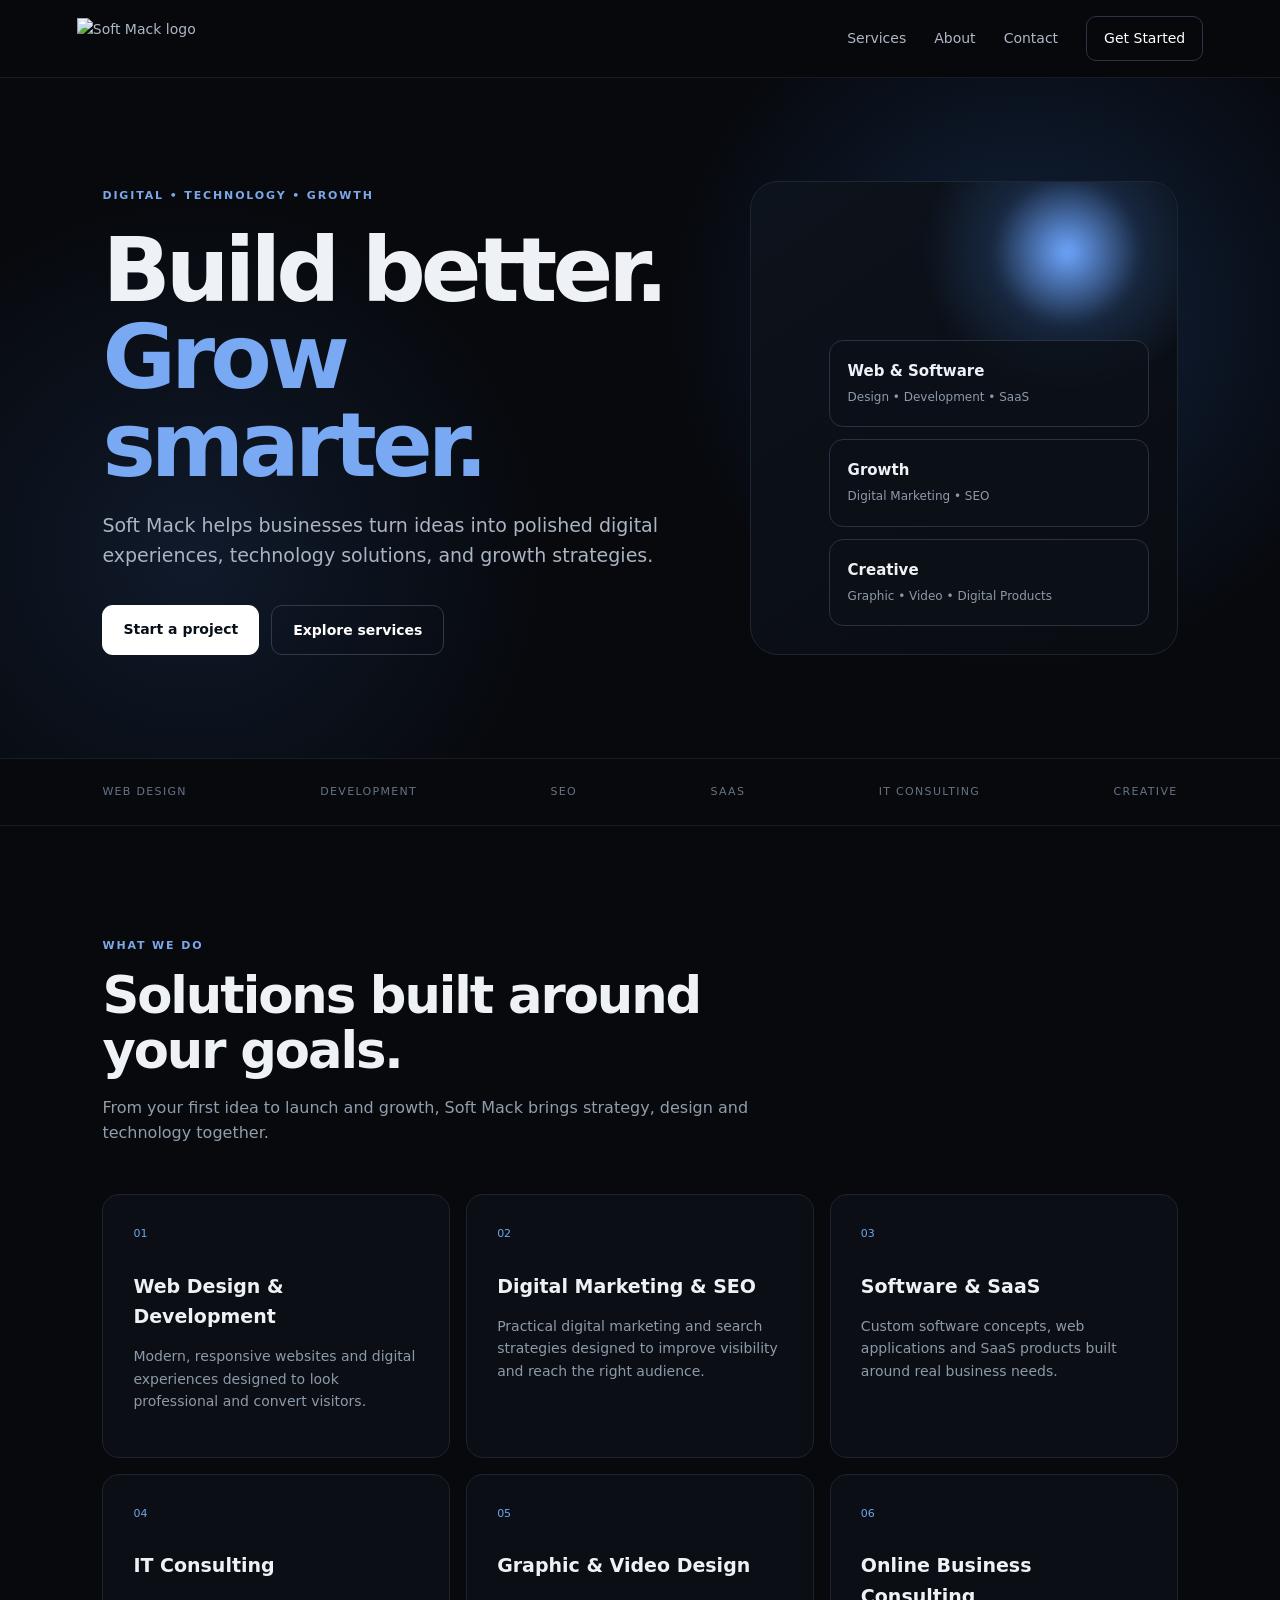
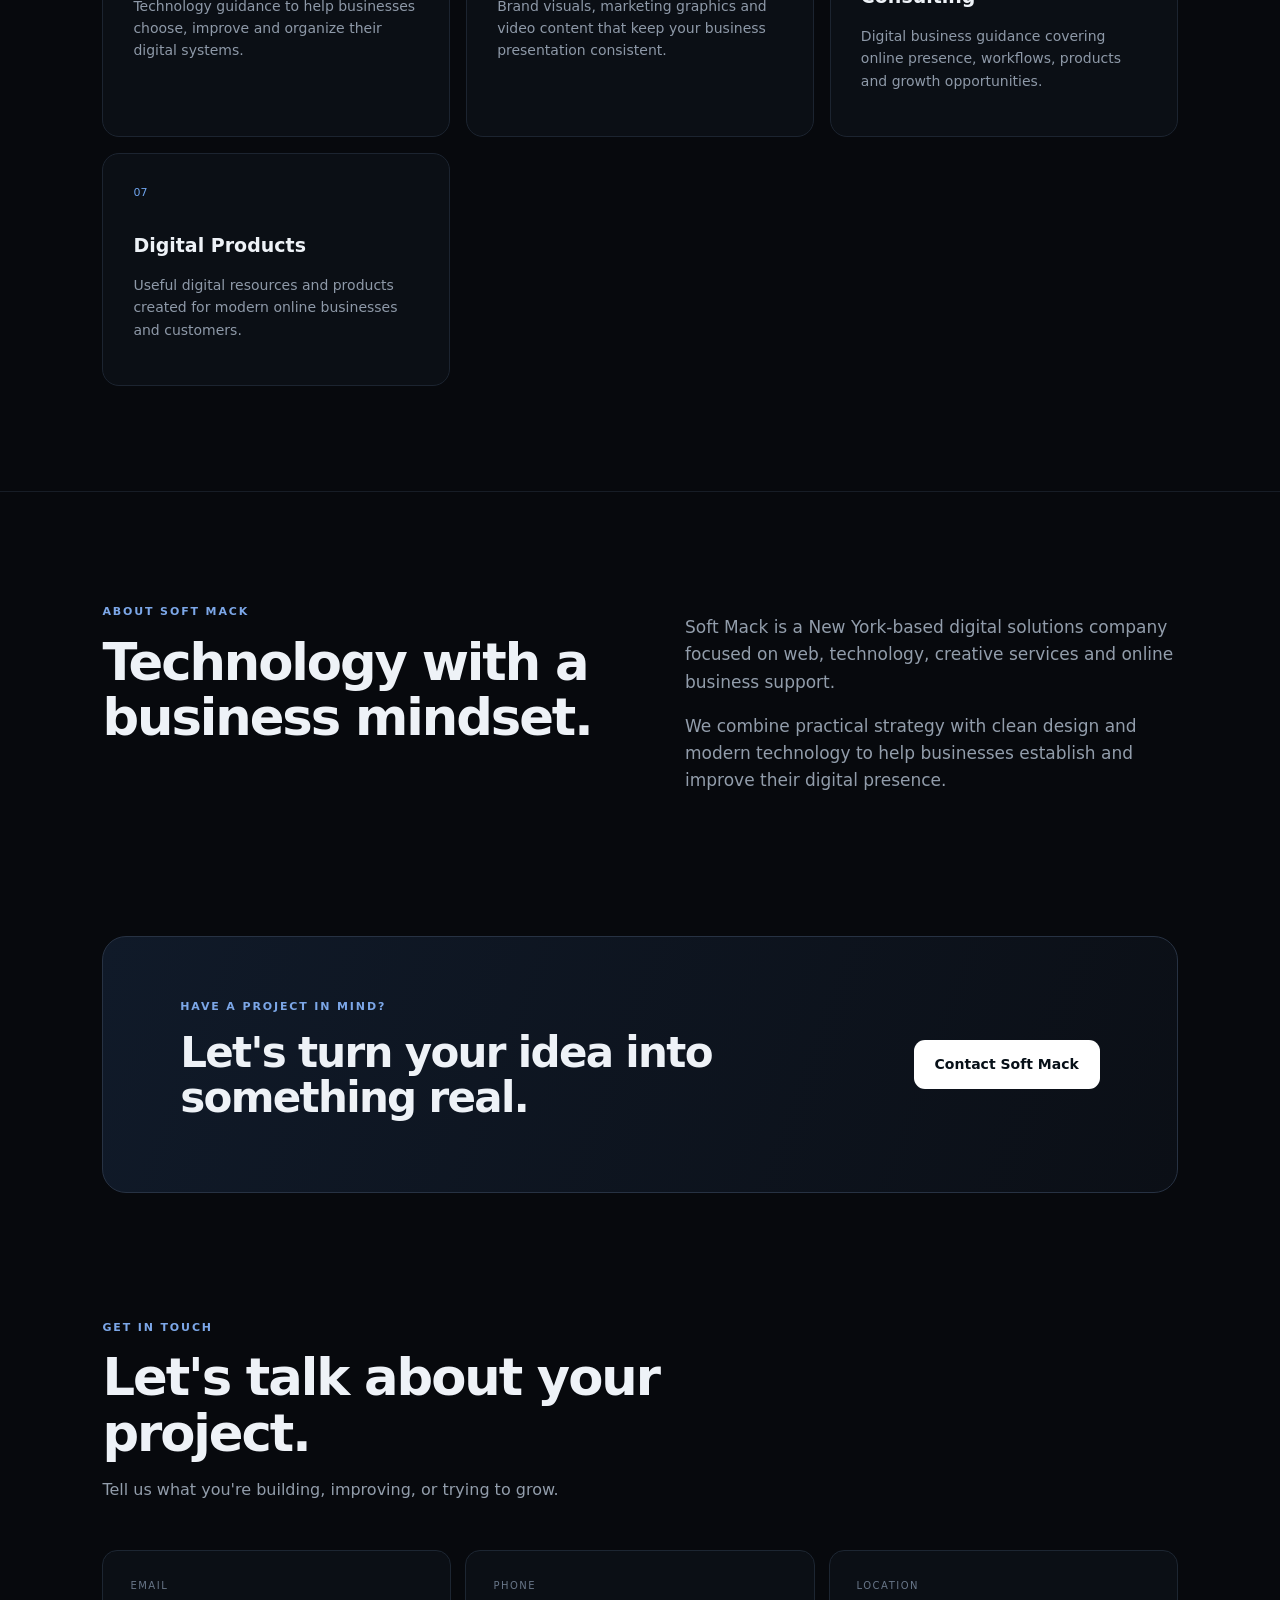
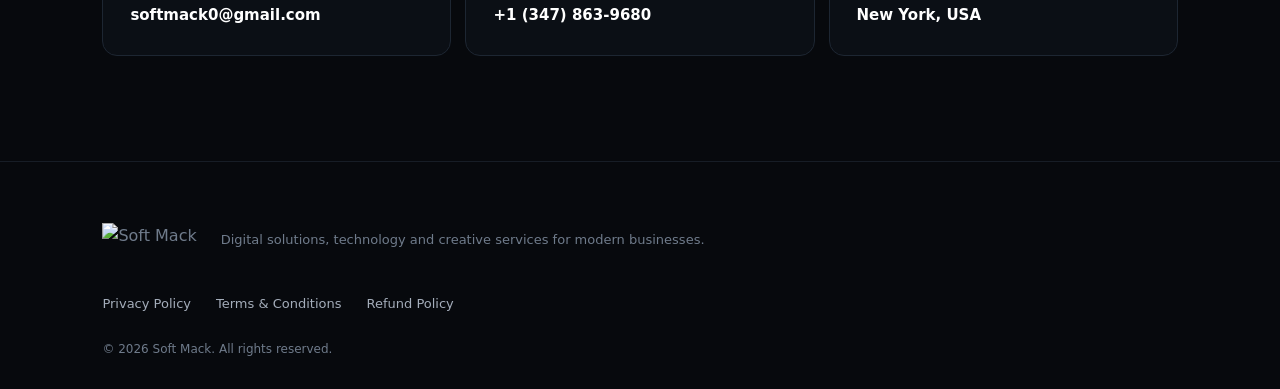
==== index.html @ 3d728c93 "Add files via upload" ====
<!doctype html>
<html lang="en">
<head>
  <meta charset="utf-8">
  <meta name="viewport" content="width=device-width, initial-scale=1">
  <meta name="description" content="Soft Mack provides web design and development, digital marketing, SEO, software and SaaS solutions, IT consulting, creative design, business consulting, and digital products.">
  <title>Soft Mack | Digital Solutions & Technology</title>
  <link rel="stylesheet" href="style.css">
</head>
<body>
<header class="nav">
  <a class="brand" href="index.html"><img src="assets/logo.png" alt="Soft Mack logo"></a>
  <button class="menu" aria-label="Open menu">☰</button>
  <nav>
    <a href="#services">Services</a>
    <a href="#about">About</a>
    <a href="#contact">Contact</a>
    <a class="nav-btn" href="#contact">Get Started</a>
  </nav>
</header>

<main>
<section class="hero">
  <div class="hero-copy">
    <span class="eyebrow">DIGITAL • TECHNOLOGY • GROWTH</span>
    <h1>Build better.<br><span>Grow smarter.</span></h1>
    <p>Soft Mack helps businesses turn ideas into polished digital experiences, technology solutions, and growth strategies.</p>
    <div class="actions">
      <a class="btn primary" href="#contact">Start a project</a>
      <a class="btn secondary" href="#services">Explore services</a>
    </div>
  </div>
  <div class="hero-card">
    <div class="orb"></div>
    <div class="mini-card"><strong>Web & Software</strong><span>Design • Development • SaaS</span></div>
    <div class="mini-card"><strong>Growth</strong><span>Digital Marketing • SEO</span></div>
    <div class="mini-card"><strong>Creative</strong><span>Graphic • Video • Digital Products</span></div>
  </div>
</section>

<section class="trust"><span>Web Design</span><span>Development</span><span>SEO</span><span>SaaS</span><span>IT Consulting</span><span>Creative</span></section>

<section id="services" class="section">
  <div class="section-head"><span class="eyebrow">WHAT WE DO</span><h2>Solutions built around your goals.</h2><p>From your first idea to launch and growth, Soft Mack brings strategy, design and technology together.</p></div>
  <div class="grid">
    <article class="service"><div class="icon">01</div><h3>Web Design & Development</h3><p>Modern, responsive websites and digital experiences designed to look professional and convert visitors.</p></article>
    <article class="service"><div class="icon">02</div><h3>Digital Marketing & SEO</h3><p>Practical digital marketing and search strategies designed to improve visibility and reach the right audience.</p></article>
    <article class="service"><div class="icon">03</div><h3>Software & SaaS</h3><p>Custom software concepts, web applications and SaaS products built around real business needs.</p></article>
    <article class="service"><div class="icon">04</div><h3>IT Consulting</h3><p>Technology guidance to help businesses choose, improve and organize their digital systems.</p></article>
    <article class="service"><div class="icon">05</div><h3>Graphic & Video Design</h3><p>Brand visuals, marketing graphics and video content that keep your business presentation consistent.</p></article>
    <article class="service"><div class="icon">06</div><h3>Online Business Consulting</h3><p>Digital business guidance covering online presence, workflows, products and growth opportunities.</p></article>
    <article class="service"><div class="icon">07</div><h3>Digital Products</h3><p>Useful digital resources and products created for modern online businesses and customers.</p></article>
  </div>
</section>

<section id="about" class="section about">
  <div><span class="eyebrow">ABOUT SOFT MACK</span><h2>Technology with a business mindset.</h2></div>
  <div><p>Soft Mack is a New York-based digital solutions company focused on web, technology, creative services and online business support.</p><p>We combine practical strategy with clean design and modern technology to help businesses establish and improve their digital presence.</p></div>
</section>

<section class="cta">
  <div><span class="eyebrow">HAVE A PROJECT IN MIND?</span><h2>Let's turn your idea into something real.</h2></div>
  <a class="btn primary" href="mailto:softmack0@gmail.com">Contact Soft Mack</a>
</section>

<section id="contact" class="section contact">
  <div class="section-head"><span class="eyebrow">GET IN TOUCH</span><h2>Let's talk about your project.</h2><p>Tell us what you're building, improving, or trying to grow.</p></div>
  <div class="contact-grid">
    <a href="mailto:softmack0@gmail.com" class="contact-card"><small>EMAIL</small><strong>softmack0@gmail.com</strong></a>
    <a href="tel:+13478639680" class="contact-card"><small>PHONE</small><strong>+1 (347) 863-9680</strong></a>
    <div class="contact-card"><small>LOCATION</small><strong>New York, USA</strong></div>
  </div>
</section>
</main>

<footer>
  <div class="footer-top"><img src="assets/logo.png" alt="Soft Mack"><p>Digital solutions, technology and creative services for modern businesses.</p></div>
  <div class="footer-links"><a href="privacy-policy.html">Privacy Policy</a><a href="terms-and-conditions.html">Terms & Conditions</a><a href="refund-policy.html">Refund Policy</a></div>
  <div class="copyright">© 2026 Soft Mack. All rights reserved.</div>
</footer>
<script src="script.js"></script>
</body>
</html>
---- style.css ----
*{box-sizing:border-box}html{scroll-behavior:smooth}body{margin:0;background:#07090d;color:#eef2f7;font-family:Inter,ui-sans-serif,system-ui,-apple-system,BlinkMacSystemFont,"Segoe UI",sans-serif;line-height:1.6}.nav{height:78px;display:flex;align-items:center;justify-content:space-between;padding:0 6%;border-bottom:1px solid #171c24;background:rgba(7,9,13,.88);backdrop-filter:blur(14px);position:sticky;top:0;z-index:10}.brand img{height:42px;width:auto;display:block}.nav nav{display:flex;align-items:center;gap:28px}.nav a{color:#aeb7c5;text-decoration:none;font-size:14px}.nav a:hover{color:#fff}.nav-btn{padding:10px 17px;border:1px solid #2c3543;border-radius:10px;color:#fff!important}.menu{display:none;background:none;border:0;color:#fff;font-size:24px}.hero{min-height:680px;padding:100px 8%;display:grid;grid-template-columns:1.15fr .85fr;gap:70px;align-items:center;background:radial-gradient(circle at 80% 35%,#11223d 0,transparent 32%),radial-gradient(circle at 15% 70%,#101a2b 0,transparent 30%)}.eyebrow{letter-spacing:.17em;font-size:11px;color:#7ca7e8;font-weight:700}.hero h1{font-size:clamp(52px,7vw,92px);line-height:.98;letter-spacing:-.055em;margin:20px 0}.hero h1 span{color:#78a9f2}.hero p{font-size:19px;color:#aab4c2;max-width:620px}.actions{display:flex;gap:12px;margin-top:34px}.btn{display:inline-block;padding:13px 21px;border-radius:11px;text-decoration:none;font-weight:700;font-size:14px}.primary{background:#fff;color:#071018}.secondary{border:1px solid #303a49;color:#fff}.hero-card{min-height:430px;border:1px solid #1e2631;border-radius:28px;padding:28px;position:relative;overflow:hidden;background:linear-gradient(145deg,#0d131c,#090c11)}.orb{position:absolute;width:300px;height:300px;border-radius:50%;background:radial-gradient(circle,#6ea7ff 0,rgba(67,121,204,.22) 35%,transparent 68%);filter:blur(4px);top:-80px;right:-40px}.mini-card{position:relative;margin:130px 0 0 auto;max-width:320px;padding:18px;border:1px solid #293241;background:rgba(12,17,24,.8);border-radius:14px}.mini-card+.mini-card{margin-top:12px}.mini-card strong{display:block;font-size:15px}.mini-card span{color:#8e99a8;font-size:12px}.trust{padding:24px 8%;border-block:1px solid #171d26;display:flex;justify-content:space-between;gap:20px;flex-wrap:wrap;color:#667384;text-transform:uppercase;letter-spacing:.12em;font-size:11px}.section{padding:105px 8%;max-width:1400px;margin:auto}.section-head{max-width:720px;margin-bottom:48px}.section h2,.cta h2{font-size:clamp(35px,4vw,58px);line-height:1.08;letter-spacing:-.04em;margin:12px 0 16px}.section-head p,.about p{color:#929dab}.grid{display:grid;grid-template-columns:repeat(3,1fr);gap:16px}.service{padding:30px;border:1px solid #1c2430;border-radius:17px;background:#0b0f15;min-height:225px}.icon{font-size:11px;color:#6fa4ed;margin-bottom:28px}.service h3{margin:0 0 8px;font-size:19px}.service p{color:#8e99a8;font-size:14px}.about{display:grid;grid-template-columns:1fr 1fr;gap:90px;border-top:1px solid #171d26}.about p{font-size:17px}.cta{margin:20px 8% 100px;padding:55px 6%;border:1px solid #273243;border-radius:24px;background:linear-gradient(110deg,#101a29,#0b0f16);display:flex;justify-content:space-between;align-items:center;gap:30px}.cta h2{font-size:42px;max-width:650px}.contact{padding-top:20px}.contact-grid{display:grid;grid-template-columns:repeat(3,1fr);gap:14px}.contact-card{padding:27px;border:1px solid #1d2632;border-radius:15px;background:#0b0f15;text-decoration:none;color:#fff}.contact-card small{display:block;color:#687688;font-size:10px;letter-spacing:.15em;margin-bottom:8px}.contact-card strong{font-size:15px}footer{border-top:1px solid #171d26;padding:55px 8% 30px;color:#6f7b8b}.footer-top{display:flex;align-items:center;gap:24px;margin-bottom:30px}.footer-top img{height:34px}.footer-top p{font-size:13px}.footer-links{display:flex;gap:25px;flex-wrap:wrap;margin-bottom:25px}.footer-links a{color:#a4adba;text-decoration:none;font-size:13px}.copyright{font-size:12px}@media(max-width:800px){.nav nav{display:none}.menu{display:block}.hero{grid-template-columns:1fr;padding-top:70px}.hero-card{min-height:360px}.grid{grid-template-columns:1fr}.about{grid-template-columns:1fr;gap:20px}.contact-grid{grid-template-columns:1fr}.cta{flex-direction:column;align-items:flex-start}.trust{justify-content:flex-start}.footer-top{align-items:flex-start;flex-direction:column;gap:10px}}

.legal{max-width:900px}.legal h1{font-size:clamp(42px,6vw,70px);margin:15px 0 35px}.legal h2{font-size:24px;margin-top:42px}.legal p{color:#a1aab7}.legal a{color:#8eb9ff}
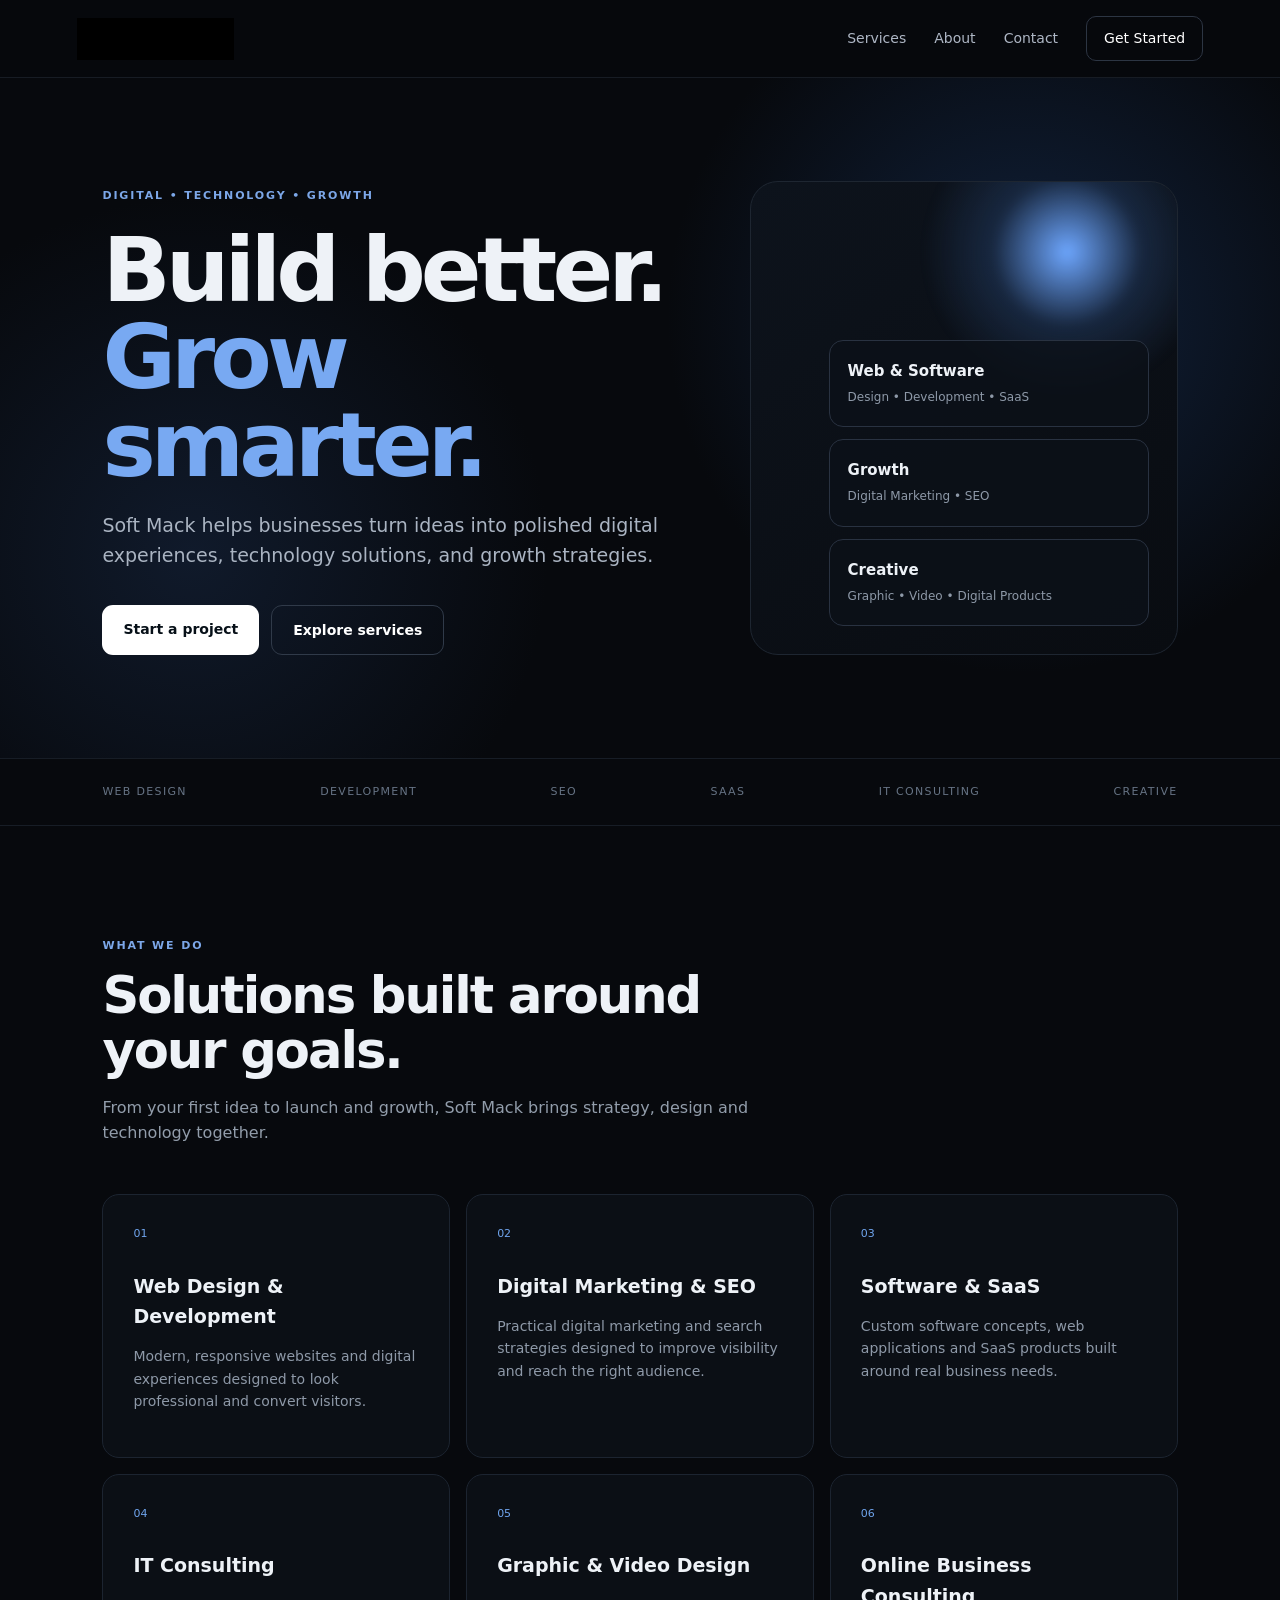
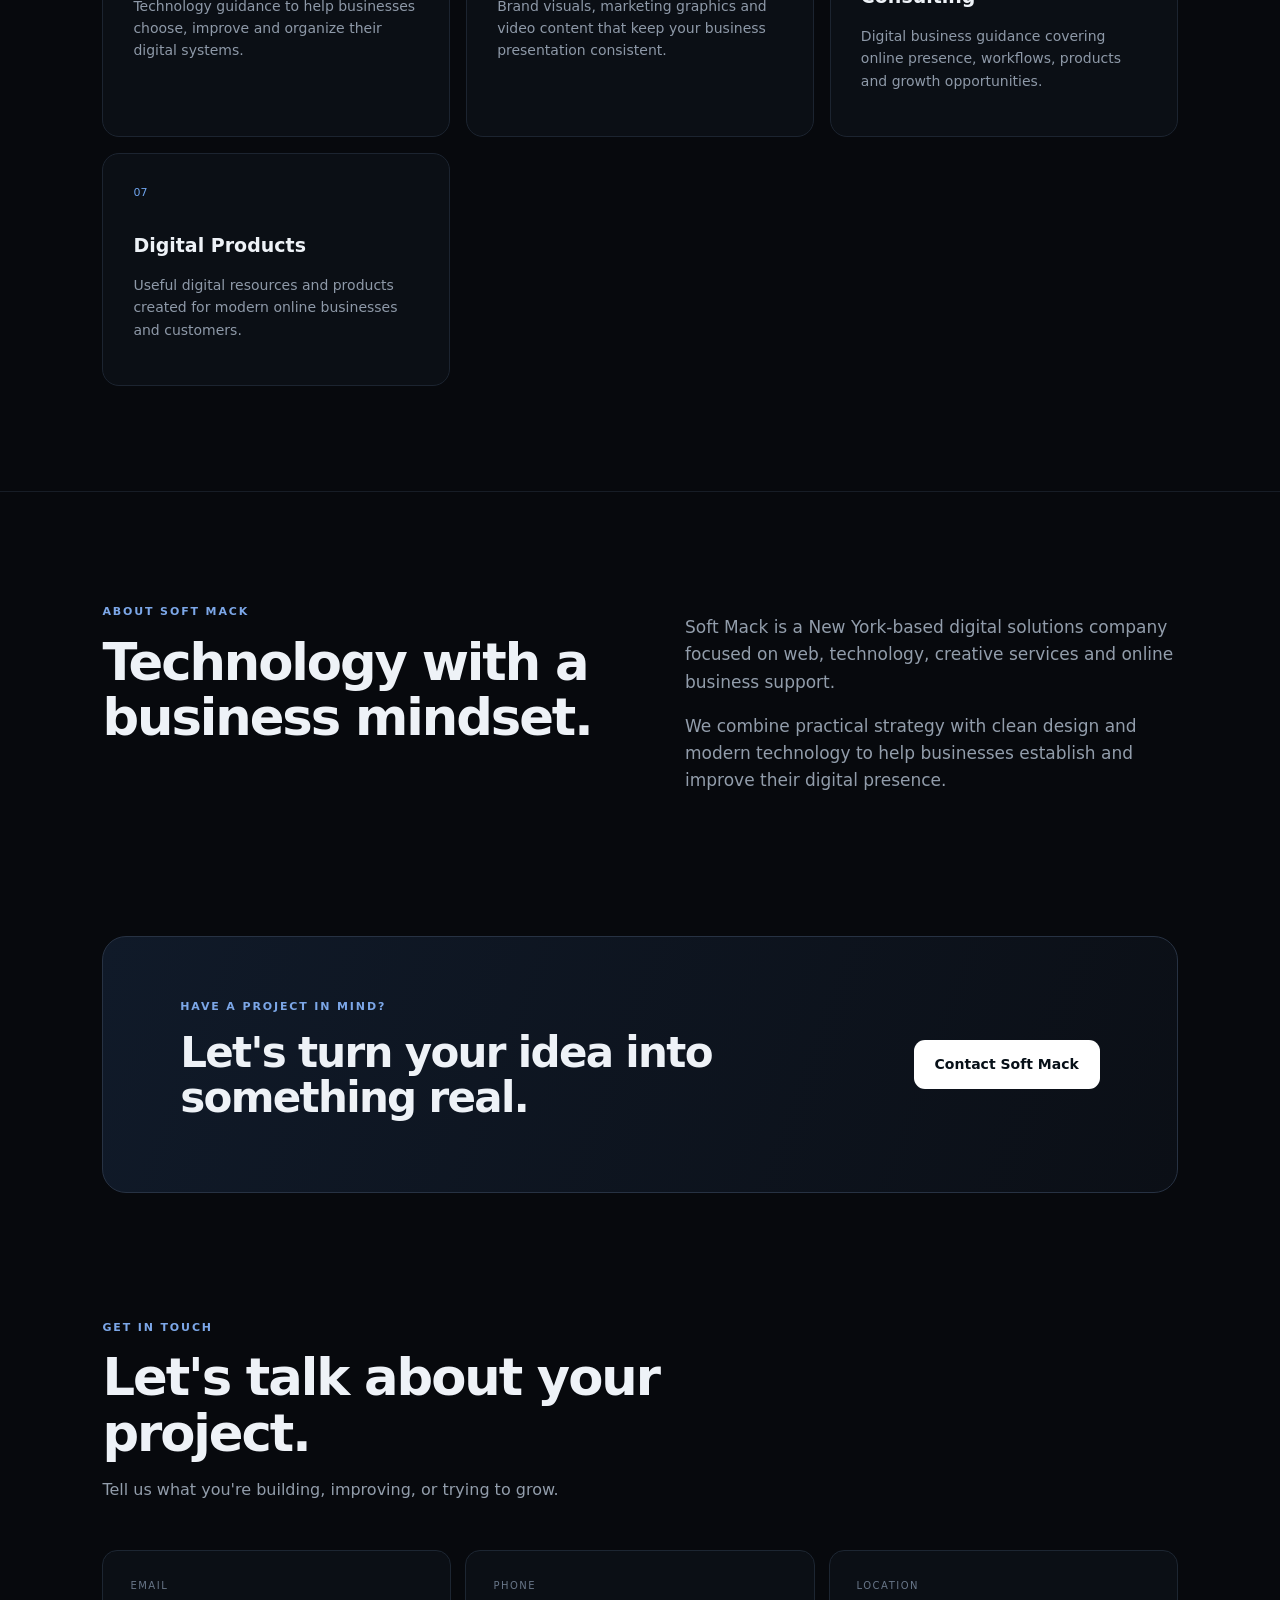
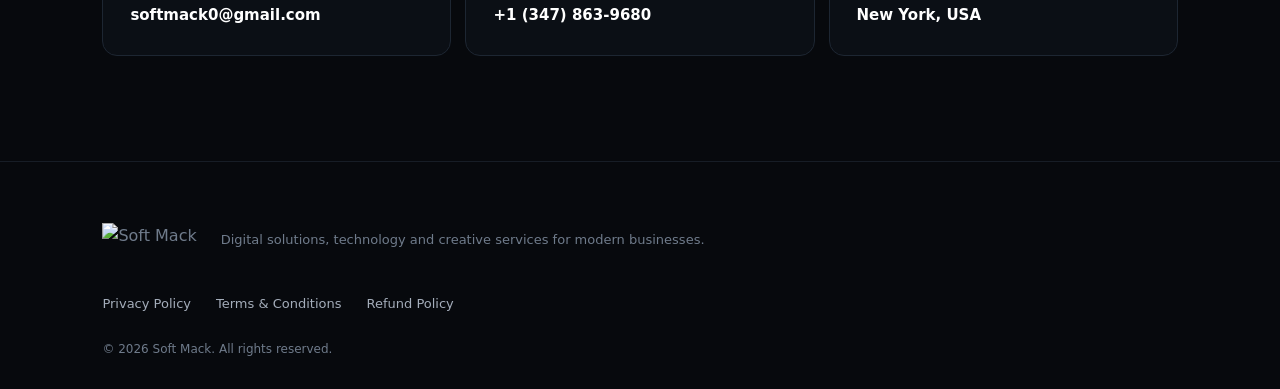
==== commit 65c9b761: "Update index.html" ====
--- a/index.html
+++ b/index.html
@@ -9,7 +9,7 @@
 </head>
 <body>
 <header class="nav">
-  <a class="brand" href="index.html"><img src="assets/logo.png" alt="Soft Mack logo"></a>
+  <a class="brand" href="index.html"><img src="logo.png" alt="Soft Mack logo">
   <button class="menu" aria-label="Open menu">☰</button>
   <nav>
     <a href="#services">Services</a>
@@ -80,4 +80,4 @@
 </footer>
 <script src="script.js"></script>
 </body>
-</html>+</html>
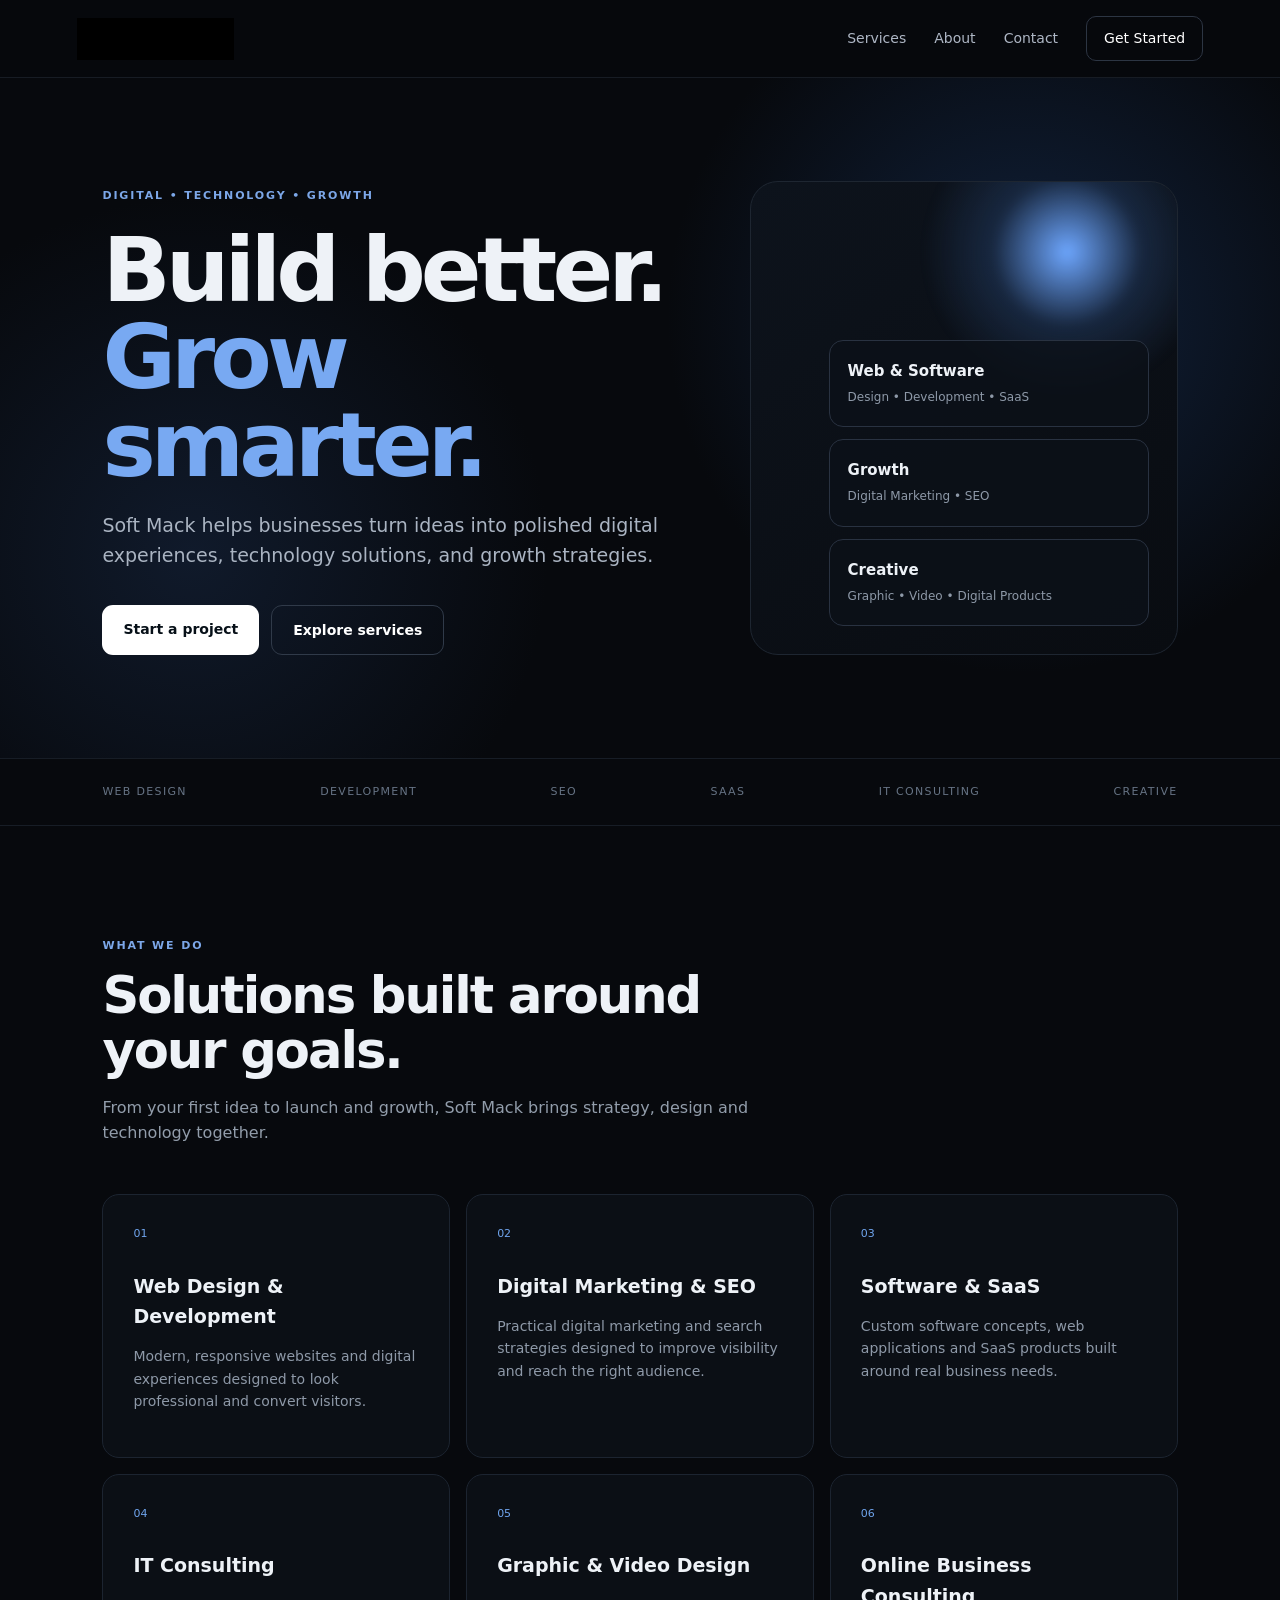
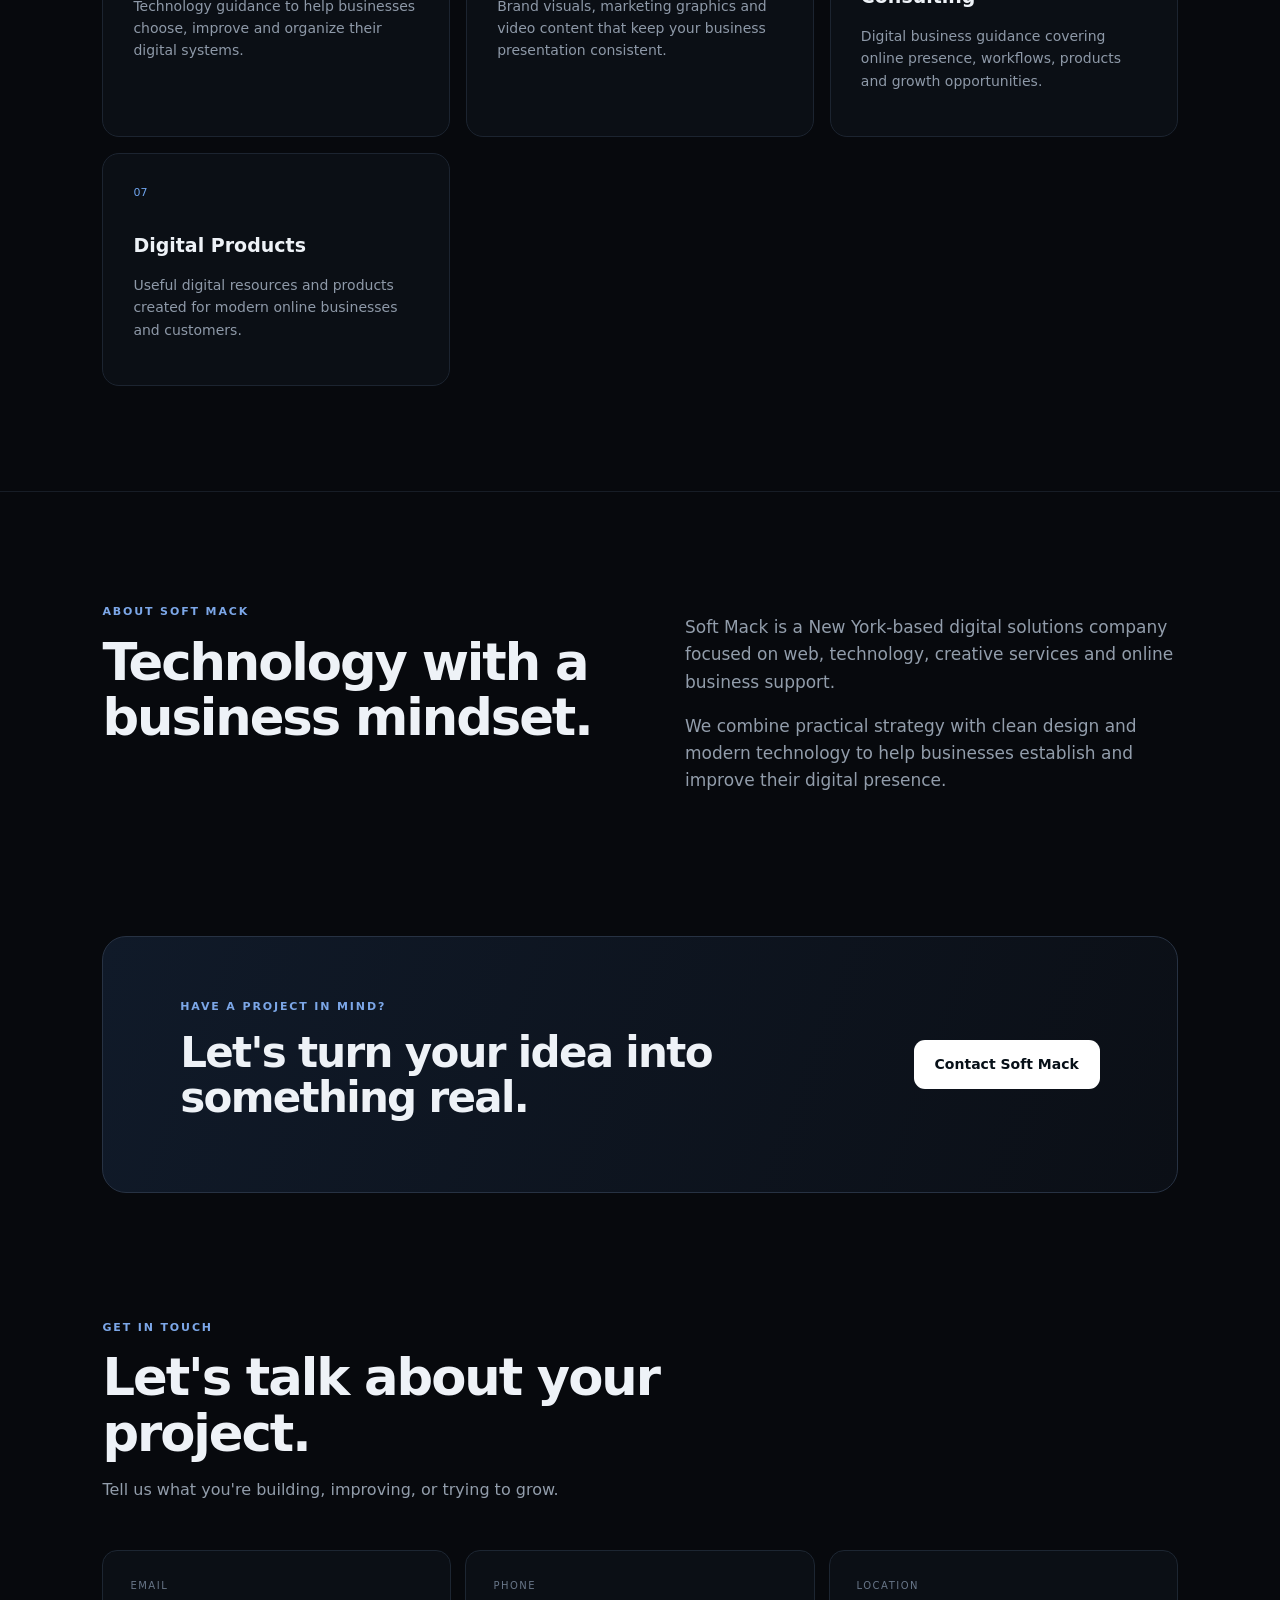
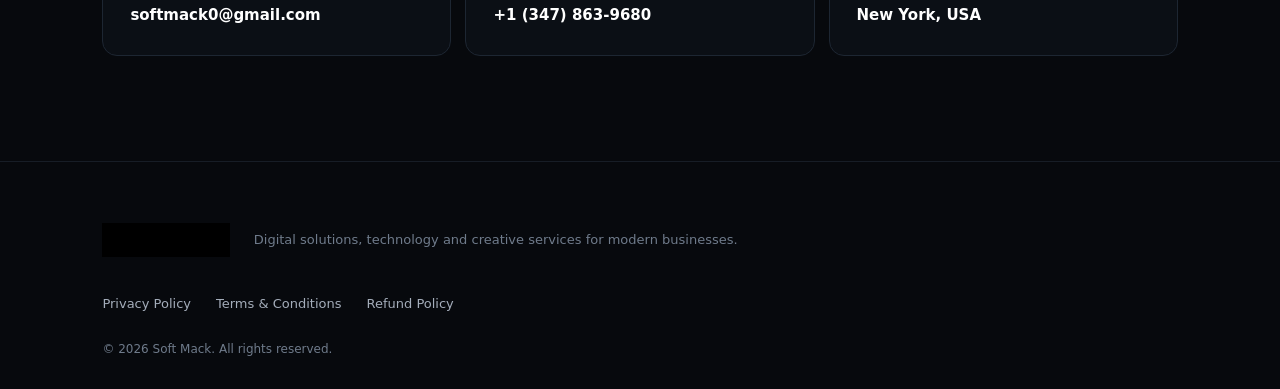
==== commit c8c88a00: "Update index.html" ====
--- a/index.html
+++ b/index.html
@@ -74,7 +74,7 @@
 </main>
 
 <footer>
-  <div class="footer-top"><img src="assets/logo.png" alt="Soft Mack"><p>Digital solutions, technology and creative services for modern businesses.</p></div>
+  <div class="footer-top"><img src="logo.png" alt="Soft Mack"><p>Digital solutions, technology and creative services for modern businesses.</p></div>
   <div class="footer-links"><a href="privacy-policy.html">Privacy Policy</a><a href="terms-and-conditions.html">Terms & Conditions</a><a href="refund-policy.html">Refund Policy</a></div>
   <div class="copyright">© 2026 Soft Mack. All rights reserved.</div>
 </footer>
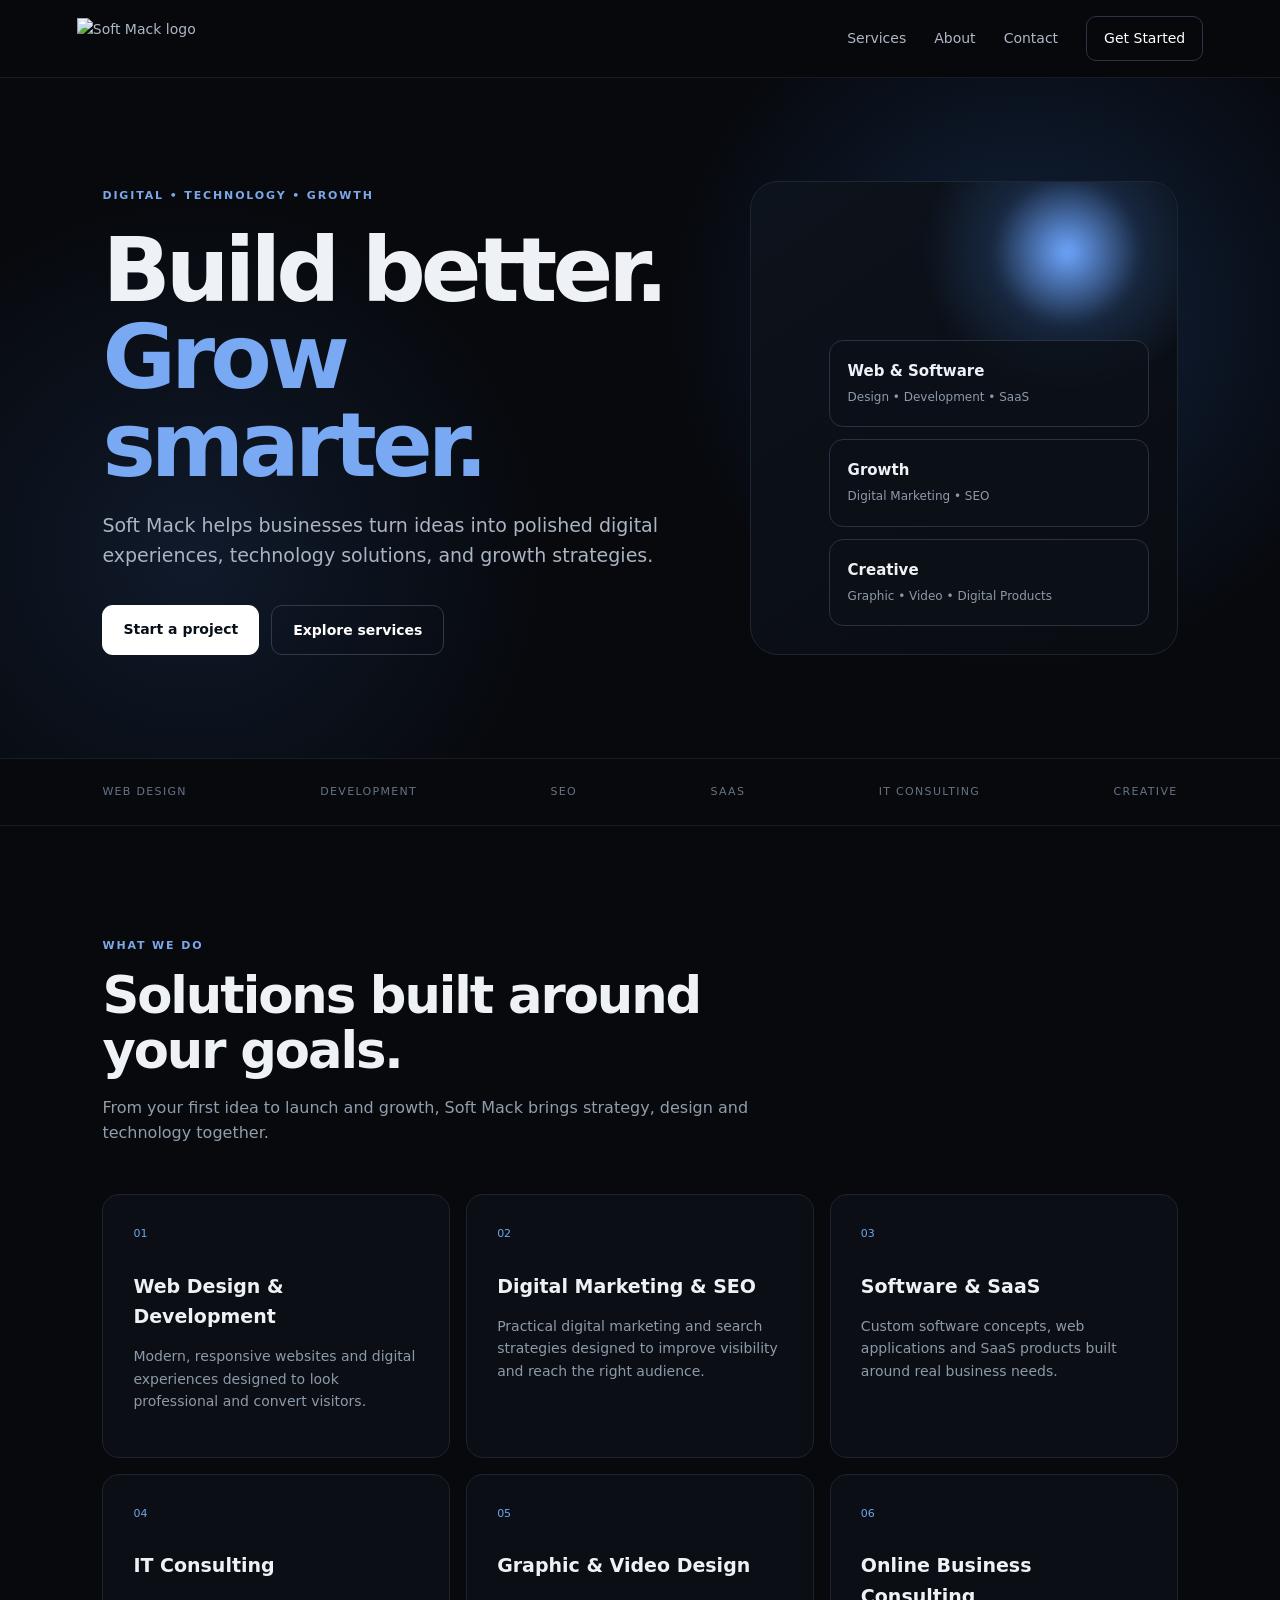
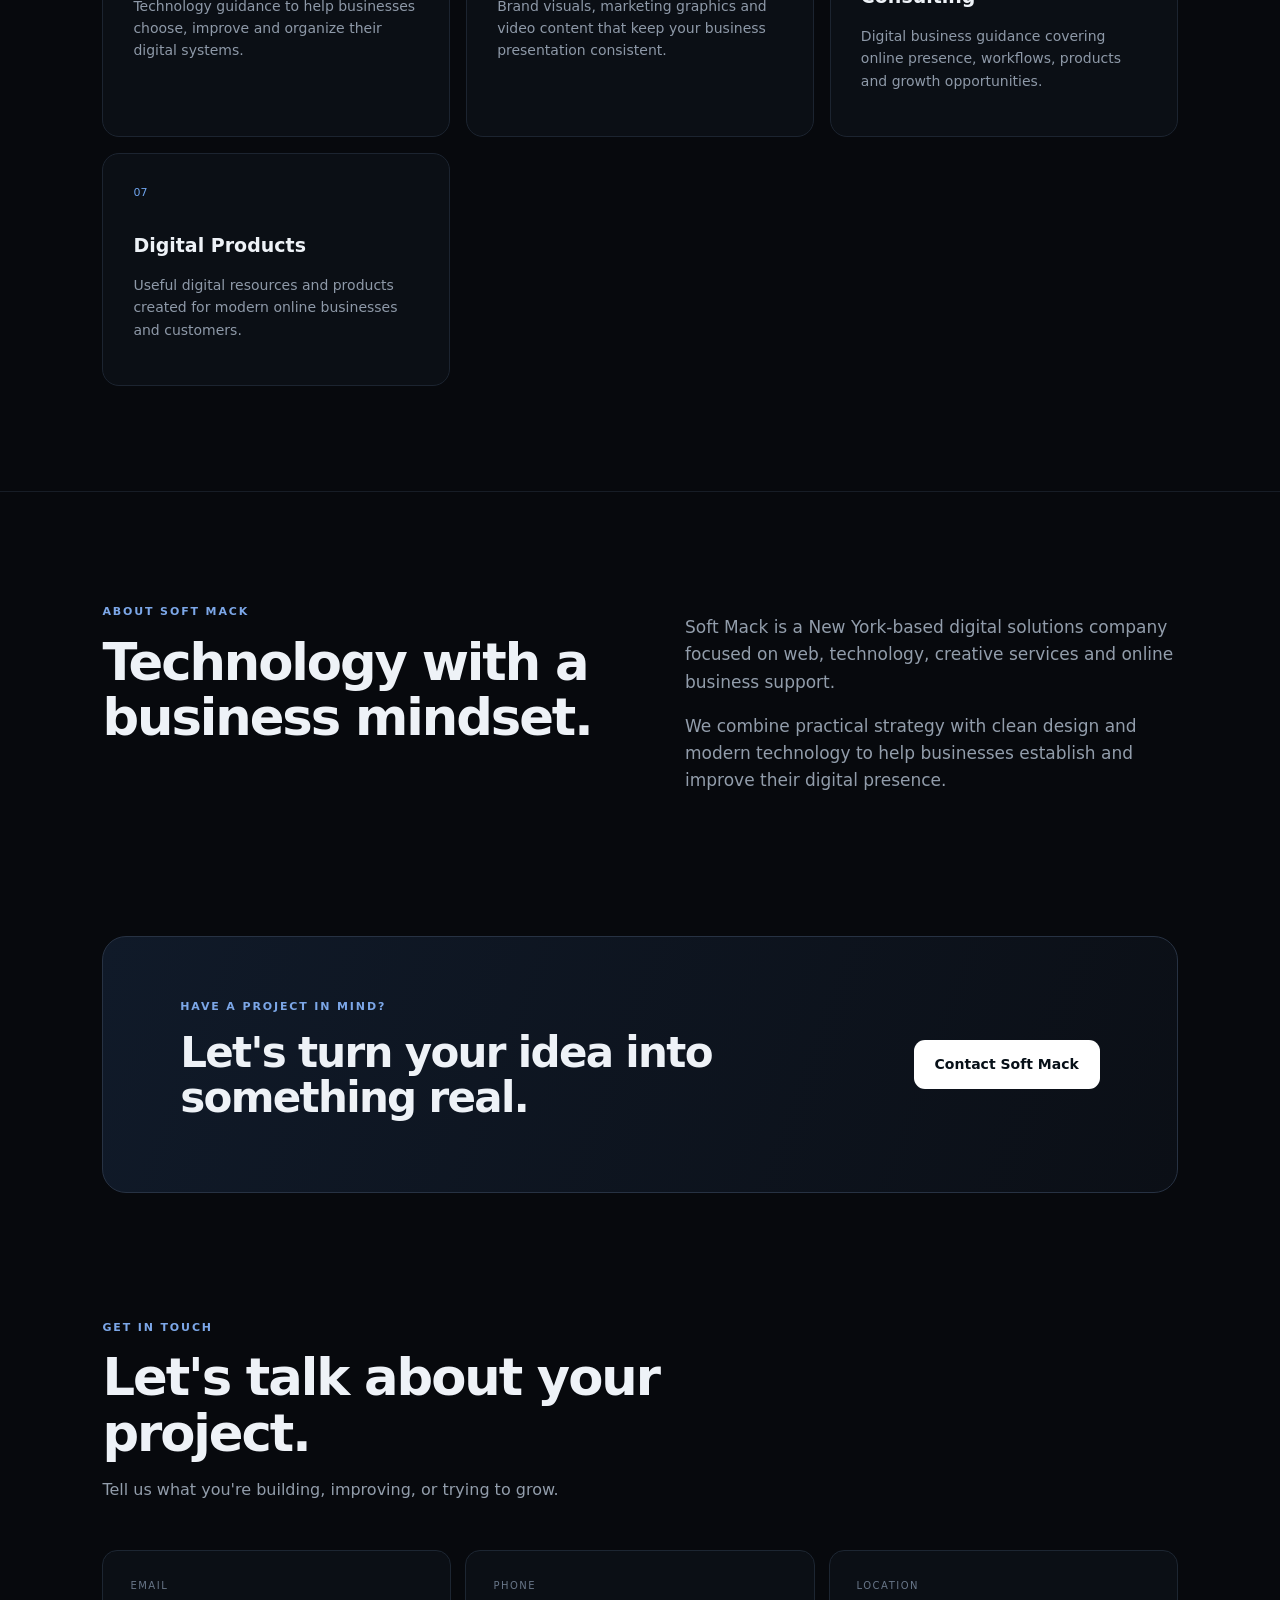
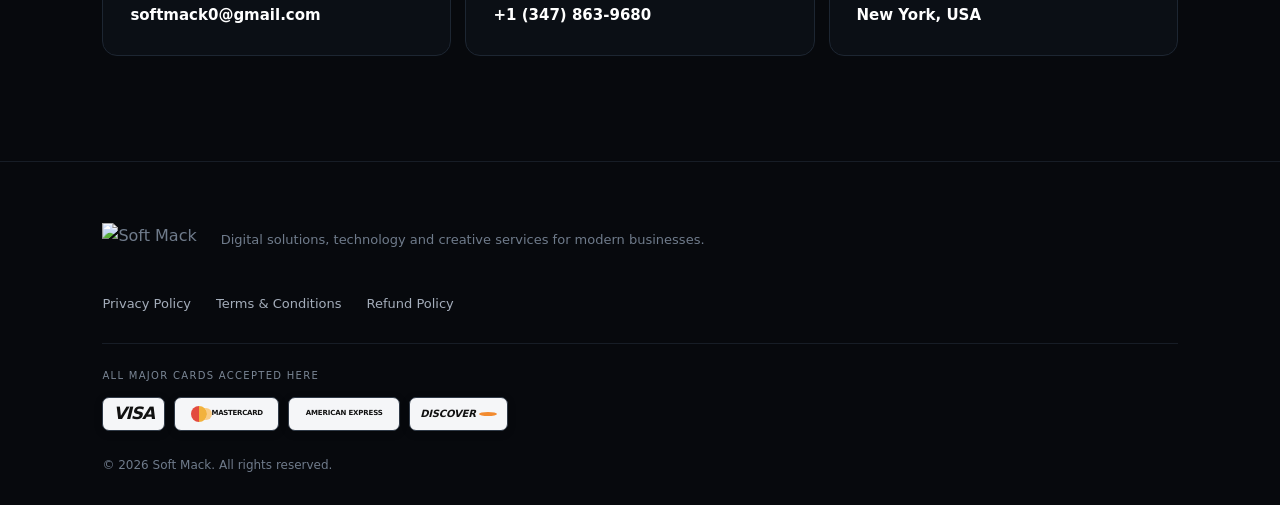
==== commit a0d84cd8: "Add files via upload" ====
--- a/index.html
+++ b/index.html
@@ -9,7 +9,7 @@
 </head>
 <body>
 <header class="nav">
-  <a class="brand" href="index.html"><img src="logo.png" alt="Soft Mack logo">
+  <a class="brand" href="index.html"><img src="assets/logo.png" alt="Soft Mack logo"></a>
   <button class="menu" aria-label="Open menu">☰</button>
   <nav>
     <a href="#services">Services</a>
@@ -74,10 +74,19 @@
 </main>
 
 <footer>
-  <div class="footer-top"><img src="logo.png" alt="Soft Mack"><p>Digital solutions, technology and creative services for modern businesses.</p></div>
+  <div class="footer-top"><img src="assets/logo.png" alt="Soft Mack"><p>Digital solutions, technology and creative services for modern businesses.</p></div>
   <div class="footer-links"><a href="privacy-policy.html">Privacy Policy</a><a href="terms-and-conditions.html">Terms & Conditions</a><a href="refund-policy.html">Refund Policy</a></div>
+  <div class="payment-accepted" aria-label="Accepted payment cards">
+    <span class="payment-label">ALL MAJOR CARDS ACCEPTED HERE</span>
+    <div class="payment-cards" aria-label="Visa, Mastercard, American Express and Discover accepted">
+      <span class="card-logo visa">VISA</span>
+      <span class="card-logo mastercard"><i></i><b>MASTERCARD</b></span>
+      <span class="card-logo amex">AMERICAN EXPRESS</span>
+      <span class="card-logo discover">DISCOVER</span>
+    </div>
+  </div>
   <div class="copyright">© 2026 Soft Mack. All rights reserved.</div>
 </footer>
 <script src="script.js"></script>
 </body>
-</html>
+</html>
--- a/style.css
+++ b/style.css
@@ -1,3 +1,34 @@
 *{box-sizing:border-box}html{scroll-behavior:smooth}body{margin:0;background:#07090d;color:#eef2f7;font-family:Inter,ui-sans-serif,system-ui,-apple-system,BlinkMacSystemFont,"Segoe UI",sans-serif;line-height:1.6}.nav{height:78px;display:flex;align-items:center;justify-content:space-between;padding:0 6%;border-bottom:1px solid #171c24;background:rgba(7,9,13,.88);backdrop-filter:blur(14px);position:sticky;top:0;z-index:10}.brand img{height:42px;width:auto;display:block}.nav nav{display:flex;align-items:center;gap:28px}.nav a{color:#aeb7c5;text-decoration:none;font-size:14px}.nav a:hover{color:#fff}.nav-btn{padding:10px 17px;border:1px solid #2c3543;border-radius:10px;color:#fff!important}.menu{display:none;background:none;border:0;color:#fff;font-size:24px}.hero{min-height:680px;padding:100px 8%;display:grid;grid-template-columns:1.15fr .85fr;gap:70px;align-items:center;background:radial-gradient(circle at 80% 35%,#11223d 0,transparent 32%),radial-gradient(circle at 15% 70%,#101a2b 0,transparent 30%)}.eyebrow{letter-spacing:.17em;font-size:11px;color:#7ca7e8;font-weight:700}.hero h1{font-size:clamp(52px,7vw,92px);line-height:.98;letter-spacing:-.055em;margin:20px 0}.hero h1 span{color:#78a9f2}.hero p{font-size:19px;color:#aab4c2;max-width:620px}.actions{display:flex;gap:12px;margin-top:34px}.btn{display:inline-block;padding:13px 21px;border-radius:11px;text-decoration:none;font-weight:700;font-size:14px}.primary{background:#fff;color:#071018}.secondary{border:1px solid #303a49;color:#fff}.hero-card{min-height:430px;border:1px solid #1e2631;border-radius:28px;padding:28px;position:relative;overflow:hidden;background:linear-gradient(145deg,#0d131c,#090c11)}.orb{position:absolute;width:300px;height:300px;border-radius:50%;background:radial-gradient(circle,#6ea7ff 0,rgba(67,121,204,.22) 35%,transparent 68%);filter:blur(4px);top:-80px;right:-40px}.mini-card{position:relative;margin:130px 0 0 auto;max-width:320px;padding:18px;border:1px solid #293241;background:rgba(12,17,24,.8);border-radius:14px}.mini-card+.mini-card{margin-top:12px}.mini-card strong{display:block;font-size:15px}.mini-card span{color:#8e99a8;font-size:12px}.trust{padding:24px 8%;border-block:1px solid #171d26;display:flex;justify-content:space-between;gap:20px;flex-wrap:wrap;color:#667384;text-transform:uppercase;letter-spacing:.12em;font-size:11px}.section{padding:105px 8%;max-width:1400px;margin:auto}.section-head{max-width:720px;margin-bottom:48px}.section h2,.cta h2{font-size:clamp(35px,4vw,58px);line-height:1.08;letter-spacing:-.04em;margin:12px 0 16px}.section-head p,.about p{color:#929dab}.grid{display:grid;grid-template-columns:repeat(3,1fr);gap:16px}.service{padding:30px;border:1px solid #1c2430;border-radius:17px;background:#0b0f15;min-height:225px}.icon{font-size:11px;color:#6fa4ed;margin-bottom:28px}.service h3{margin:0 0 8px;font-size:19px}.service p{color:#8e99a8;font-size:14px}.about{display:grid;grid-template-columns:1fr 1fr;gap:90px;border-top:1px solid #171d26}.about p{font-size:17px}.cta{margin:20px 8% 100px;padding:55px 6%;border:1px solid #273243;border-radius:24px;background:linear-gradient(110deg,#101a29,#0b0f16);display:flex;justify-content:space-between;align-items:center;gap:30px}.cta h2{font-size:42px;max-width:650px}.contact{padding-top:20px}.contact-grid{display:grid;grid-template-columns:repeat(3,1fr);gap:14px}.contact-card{padding:27px;border:1px solid #1d2632;border-radius:15px;background:#0b0f15;text-decoration:none;color:#fff}.contact-card small{display:block;color:#687688;font-size:10px;letter-spacing:.15em;margin-bottom:8px}.contact-card strong{font-size:15px}footer{border-top:1px solid #171d26;padding:55px 8% 30px;color:#6f7b8b}.footer-top{display:flex;align-items:center;gap:24px;margin-bottom:30px}.footer-top img{height:34px}.footer-top p{font-size:13px}.footer-links{display:flex;gap:25px;flex-wrap:wrap;margin-bottom:25px}.footer-links a{color:#a4adba;text-decoration:none;font-size:13px}.copyright{font-size:12px}@media(max-width:800px){.nav nav{display:none}.menu{display:block}.hero{grid-template-columns:1fr;padding-top:70px}.hero-card{min-height:360px}.grid{grid-template-columns:1fr}.about{grid-template-columns:1fr;gap:20px}.contact-grid{grid-template-columns:1fr}.cta{flex-direction:column;align-items:flex-start}.trust{justify-content:flex-start}.footer-top{align-items:flex-start;flex-direction:column;gap:10px}}
 
 .legal{max-width:900px}.legal h1{font-size:clamp(42px,6vw,70px);margin:15px 0 35px}.legal h2{font-size:24px;margin-top:42px}.legal p{color:#a1aab7}.legal a{color:#8eb9ff}
+
+/* Mobile navigation fix */
+@media (max-width:800px){
+  .nav{position:sticky;}
+  .nav nav.mobile-open{
+    display:flex !important;
+    position:absolute;
+    top:78px;
+    right:6%;
+    flex-direction:column;
+    align-items:stretch;
+    gap:0;
+    width:min(260px,88vw);
+    padding:10px;
+    background:#0b0f15;
+    border:1px solid #293342;
+    border-radius:14px;
+    box-shadow:0 18px 45px rgba(0,0,0,.5);
+    z-index:100;
+  }
+  .nav nav.mobile-open a{
+    display:block;
+    width:100%;
+    padding:13px 14px;
+    border-radius:9px;
+  }
+  .nav nav.mobile-open a:hover{background:#121923;}
+  .nav nav.mobile-open .nav-btn{text-align:center;margin-top:4px;}
+}
+
+.payment-accepted{margin:28px 0 25px;padding-top:24px;border-top:1px solid #171d26}.payment-label{display:block;color:#7b8796;font-size:10px;letter-spacing:.13em;margin-bottom:13px}.payment-cards{display:flex;align-items:center;gap:9px;flex-wrap:wrap}.card-logo{height:34px;min-width:58px;padding:0 10px;border:1px solid #303a47;border-radius:7px;background:#f5f6f8;color:#111;display:inline-flex;align-items:center;justify-content:center;font-weight:800;font-size:11px;letter-spacing:-.02em;box-shadow:0 2px 8px rgba(0,0,0,.16)}.card-logo.visa{font-size:17px;font-style:italic;letter-spacing:-.06em}.card-logo.mastercard{min-width:105px;gap:5px;font-size:7px;letter-spacing:-.04em}.card-logo.mastercard i{display:block;width:16px;height:16px;border-radius:50%;background:linear-gradient(90deg,#e34b3f 0 50%,#f2b23c 50%);box-shadow:7px 0 0 -2px rgba(255,170,40,.55)}.card-logo.mastercard b{font-weight:800}.card-logo.amex{min-width:112px;font-size:7px;line-height:1.05;text-align:center}.card-logo.discover{min-width:88px;font-style:italic;font-size:10px}.card-logo.discover::after{content:"";width:18px;height:4px;margin-left:3px;border-radius:50%;background:#f28b30}@media(max-width:800px){.payment-cards{gap:7px}.card-logo{height:32px}.payment-accepted{margin-top:22px}}
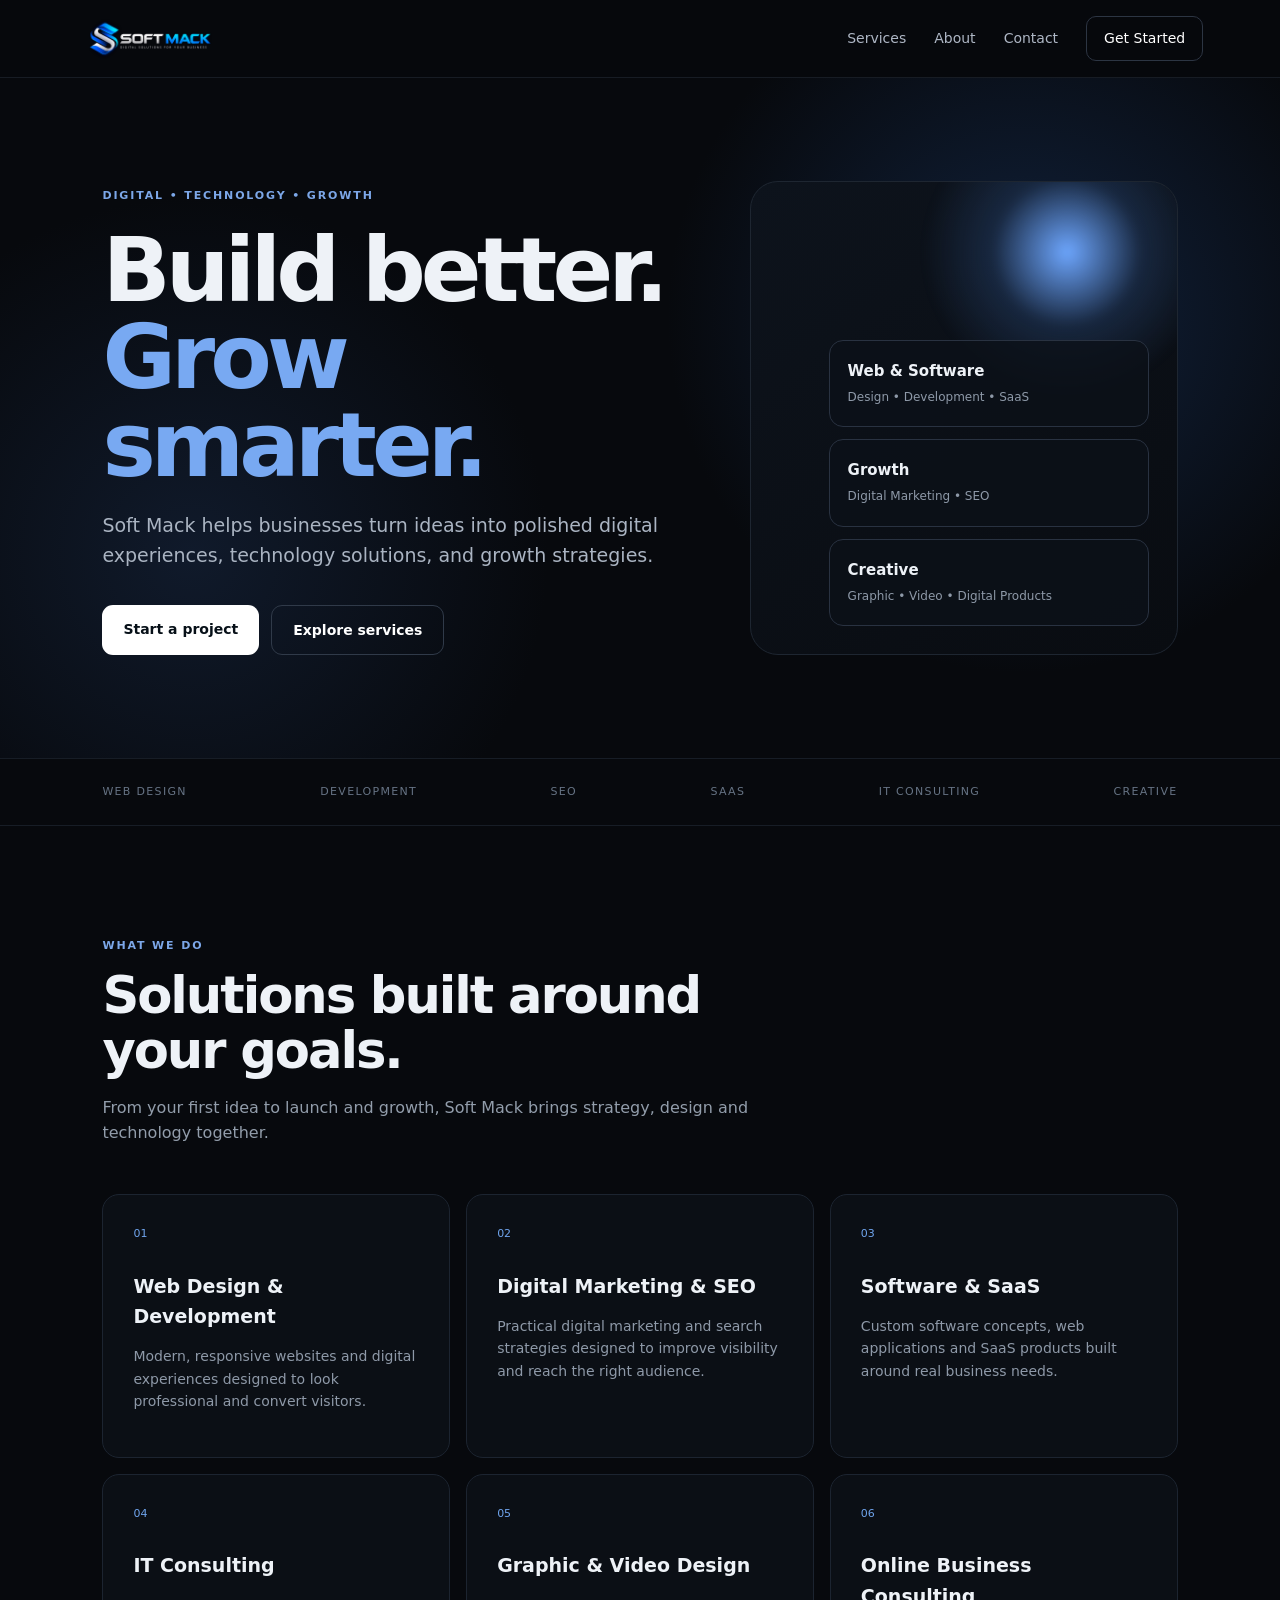
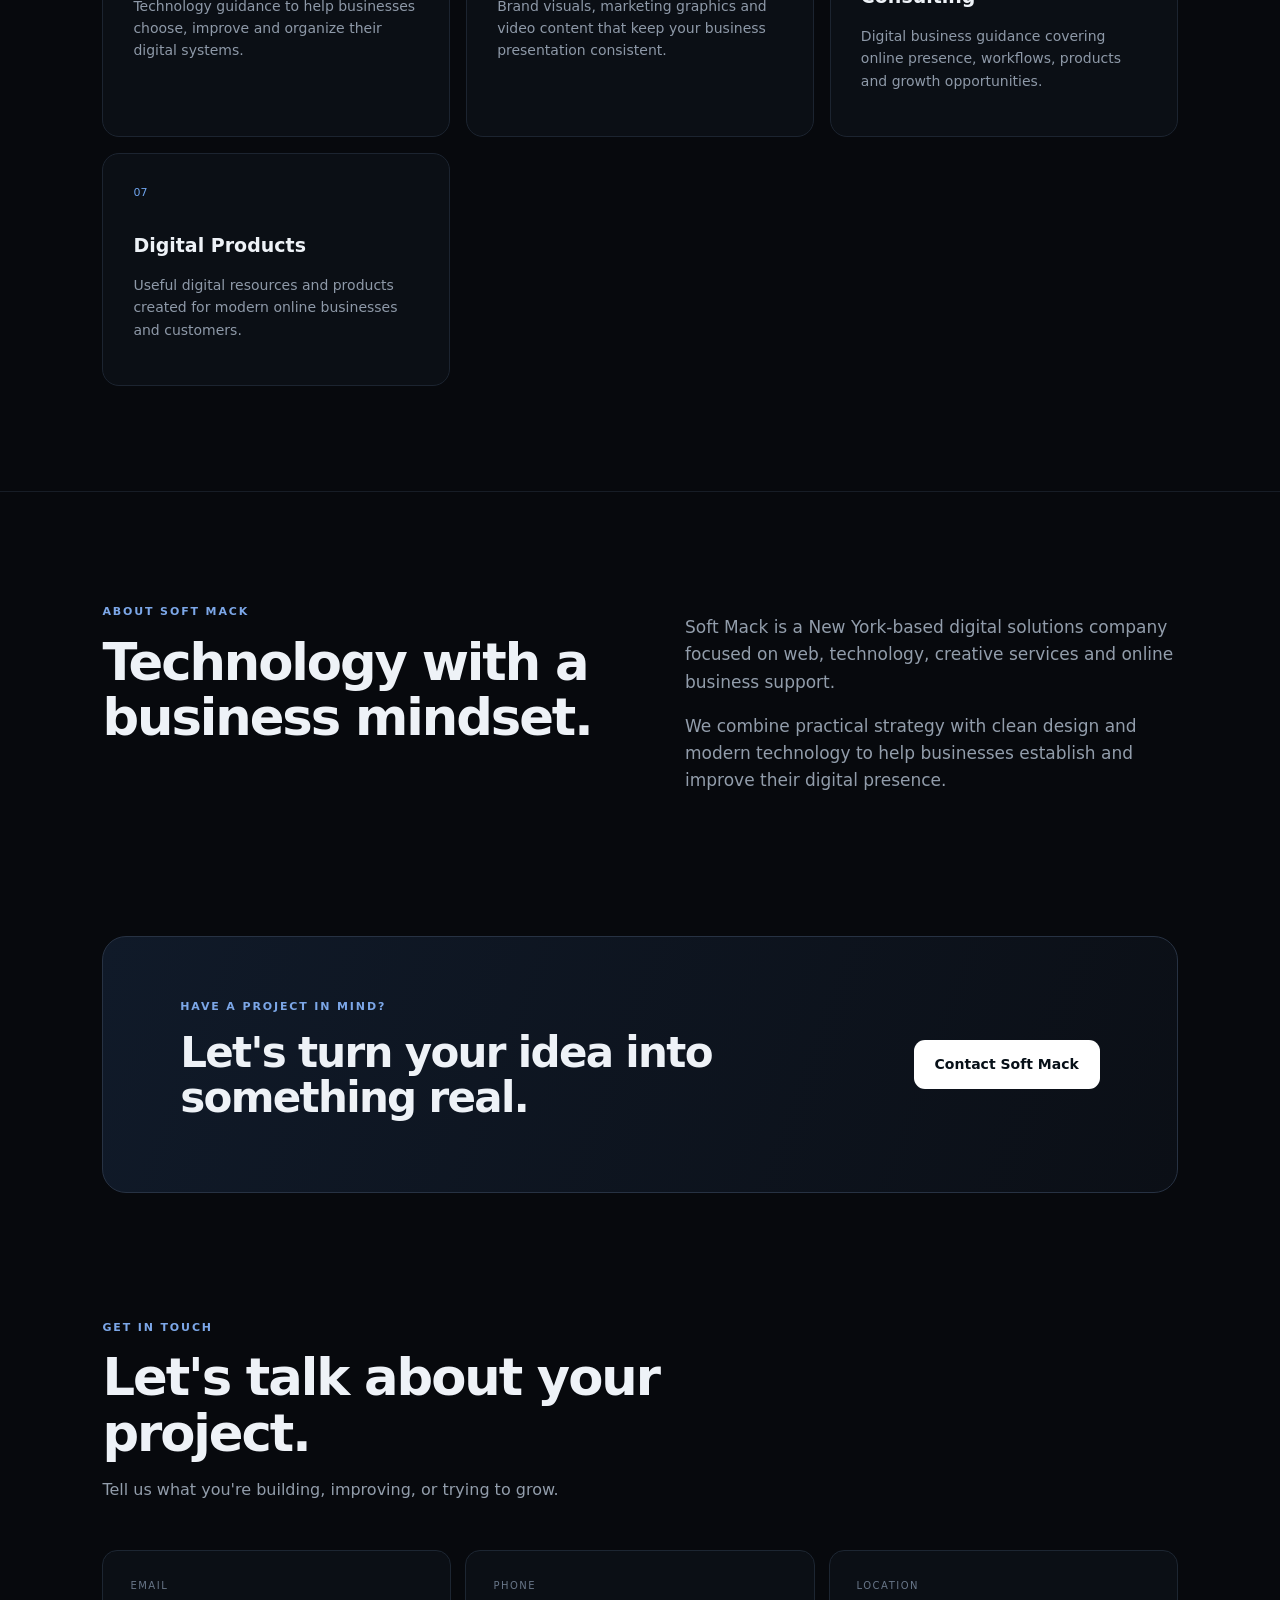
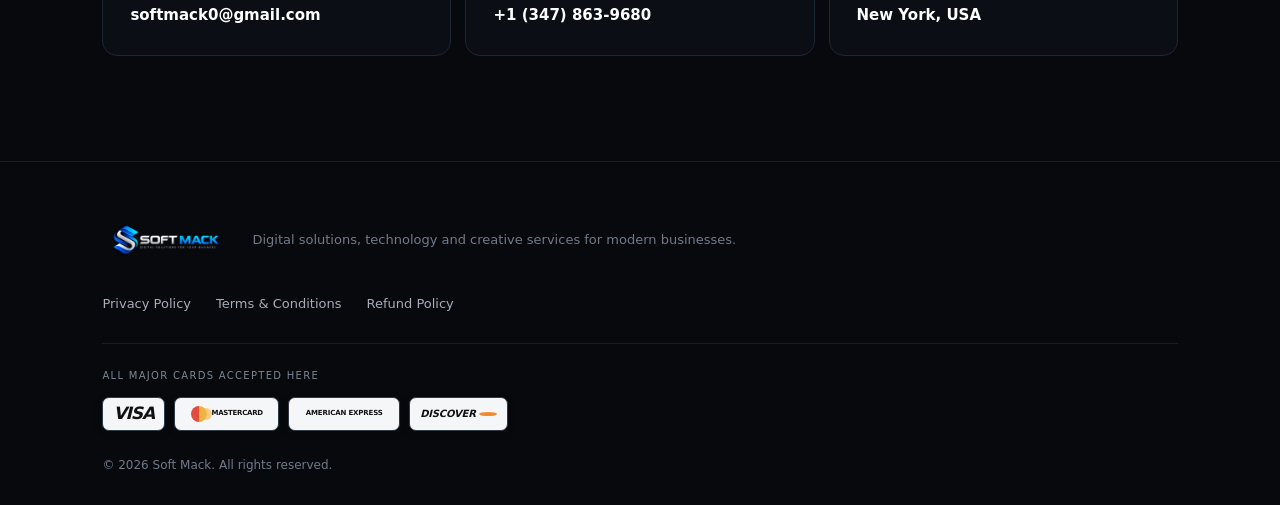
==== commit 8c5b9e65: "Add files via upload" ====
--- a/index.html
+++ b/index.html
@@ -9,7 +9,7 @@
 </head>
 <body>
 <header class="nav">
-  <a class="brand" href="index.html"><img src="assets/logo.png" alt="Soft Mack logo"></a>
+  <a class="brand" href="index.html"><img src="logo.png" alt="Soft Mack logo"></a>
   <button class="menu" aria-label="Open menu">☰</button>
   <nav>
     <a href="#services">Services</a>
@@ -74,7 +74,7 @@
 </main>
 
 <footer>
-  <div class="footer-top"><img src="assets/logo.png" alt="Soft Mack"><p>Digital solutions, technology and creative services for modern businesses.</p></div>
+  <div class="footer-top"><img src="logo.png" alt="Soft Mack"><p>Digital solutions, technology and creative services for modern businesses.</p></div>
   <div class="footer-links"><a href="privacy-policy.html">Privacy Policy</a><a href="terms-and-conditions.html">Terms & Conditions</a><a href="refund-policy.html">Refund Policy</a></div>
   <div class="payment-accepted" aria-label="Accepted payment cards">
     <span class="payment-label">ALL MAJOR CARDS ACCEPTED HERE</span>
--- a/style.css
+++ b/style.css
@@ -1,4 +1,4 @@
-*{box-sizing:border-box}html{scroll-behavior:smooth}body{margin:0;background:#07090d;color:#eef2f7;font-family:Inter,ui-sans-serif,system-ui,-apple-system,BlinkMacSystemFont,"Segoe UI",sans-serif;line-height:1.6}.nav{height:78px;display:flex;align-items:center;justify-content:space-between;padding:0 6%;border-bottom:1px solid #171c24;background:rgba(7,9,13,.88);backdrop-filter:blur(14px);position:sticky;top:0;z-index:10}.brand img{height:42px;width:auto;display:block}.nav nav{display:flex;align-items:center;gap:28px}.nav a{color:#aeb7c5;text-decoration:none;font-size:14px}.nav a:hover{color:#fff}.nav-btn{padding:10px 17px;border:1px solid #2c3543;border-radius:10px;color:#fff!important}.menu{display:none;background:none;border:0;color:#fff;font-size:24px}.hero{min-height:680px;padding:100px 8%;display:grid;grid-template-columns:1.15fr .85fr;gap:70px;align-items:center;background:radial-gradient(circle at 80% 35%,#11223d 0,transparent 32%),radial-gradient(circle at 15% 70%,#101a2b 0,transparent 30%)}.eyebrow{letter-spacing:.17em;font-size:11px;color:#7ca7e8;font-weight:700}.hero h1{font-size:clamp(52px,7vw,92px);line-height:.98;letter-spacing:-.055em;margin:20px 0}.hero h1 span{color:#78a9f2}.hero p{font-size:19px;color:#aab4c2;max-width:620px}.actions{display:flex;gap:12px;margin-top:34px}.btn{display:inline-block;padding:13px 21px;border-radius:11px;text-decoration:none;font-weight:700;font-size:14px}.primary{background:#fff;color:#071018}.secondary{border:1px solid #303a49;color:#fff}.hero-card{min-height:430px;border:1px solid #1e2631;border-radius:28px;padding:28px;position:relative;overflow:hidden;background:linear-gradient(145deg,#0d131c,#090c11)}.orb{position:absolute;width:300px;height:300px;border-radius:50%;background:radial-gradient(circle,#6ea7ff 0,rgba(67,121,204,.22) 35%,transparent 68%);filter:blur(4px);top:-80px;right:-40px}.mini-card{position:relative;margin:130px 0 0 auto;max-width:320px;padding:18px;border:1px solid #293241;background:rgba(12,17,24,.8);border-radius:14px}.mini-card+.mini-card{margin-top:12px}.mini-card strong{display:block;font-size:15px}.mini-card span{color:#8e99a8;font-size:12px}.trust{padding:24px 8%;border-block:1px solid #171d26;display:flex;justify-content:space-between;gap:20px;flex-wrap:wrap;color:#667384;text-transform:uppercase;letter-spacing:.12em;font-size:11px}.section{padding:105px 8%;max-width:1400px;margin:auto}.section-head{max-width:720px;margin-bottom:48px}.section h2,.cta h2{font-size:clamp(35px,4vw,58px);line-height:1.08;letter-spacing:-.04em;margin:12px 0 16px}.section-head p,.about p{color:#929dab}.grid{display:grid;grid-template-columns:repeat(3,1fr);gap:16px}.service{padding:30px;border:1px solid #1c2430;border-radius:17px;background:#0b0f15;min-height:225px}.icon{font-size:11px;color:#6fa4ed;margin-bottom:28px}.service h3{margin:0 0 8px;font-size:19px}.service p{color:#8e99a8;font-size:14px}.about{display:grid;grid-template-columns:1fr 1fr;gap:90px;border-top:1px solid #171d26}.about p{font-size:17px}.cta{margin:20px 8% 100px;padding:55px 6%;border:1px solid #273243;border-radius:24px;background:linear-gradient(110deg,#101a29,#0b0f16);display:flex;justify-content:space-between;align-items:center;gap:30px}.cta h2{font-size:42px;max-width:650px}.contact{padding-top:20px}.contact-grid{display:grid;grid-template-columns:repeat(3,1fr);gap:14px}.contact-card{padding:27px;border:1px solid #1d2632;border-radius:15px;background:#0b0f15;text-decoration:none;color:#fff}.contact-card small{display:block;color:#687688;font-size:10px;letter-spacing:.15em;margin-bottom:8px}.contact-card strong{font-size:15px}footer{border-top:1px solid #171d26;padding:55px 8% 30px;color:#6f7b8b}.footer-top{display:flex;align-items:center;gap:24px;margin-bottom:30px}.footer-top img{height:34px}.footer-top p{font-size:13px}.footer-links{display:flex;gap:25px;flex-wrap:wrap;margin-bottom:25px}.footer-links a{color:#a4adba;text-decoration:none;font-size:13px}.copyright{font-size:12px}@media(max-width:800px){.nav nav{display:none}.menu{display:block}.hero{grid-template-columns:1fr;padding-top:70px}.hero-card{min-height:360px}.grid{grid-template-columns:1fr}.about{grid-template-columns:1fr;gap:20px}.contact-grid{grid-template-columns:1fr}.cta{flex-direction:column;align-items:flex-start}.trust{justify-content:flex-start}.footer-top{align-items:flex-start;flex-direction:column;gap:10px}}
+*{box-sizing:border-box}html{scroll-behavior:smooth}body{margin:0;background:#07090d;color:#eef2f7;font-family:Inter,ui-sans-serif,system-ui,-apple-system,BlinkMacSystemFont,"Segoe UI",sans-serif;line-height:1.6}.nav{height:78px;display:flex;align-items:center;justify-content:space-between;padding:0 6%;border-bottom:1px solid #171c24;background:rgba(7,9,13,.88);backdrop-filter:blur(14px);position:sticky;top:0;z-index:10}.brand img{height:48px;width:auto;max-width:220px;object-fit:contain;display:block}.nav nav{display:flex;align-items:center;gap:28px}.nav a{color:#aeb7c5;text-decoration:none;font-size:14px}.nav a:hover{color:#fff}.nav-btn{padding:10px 17px;border:1px solid #2c3543;border-radius:10px;color:#fff!important}.menu{display:none;background:none;border:0;color:#fff;font-size:24px}.hero{min-height:680px;padding:100px 8%;display:grid;grid-template-columns:1.15fr .85fr;gap:70px;align-items:center;background:radial-gradient(circle at 80% 35%,#11223d 0,transparent 32%),radial-gradient(circle at 15% 70%,#101a2b 0,transparent 30%)}.eyebrow{letter-spacing:.17em;font-size:11px;color:#7ca7e8;font-weight:700}.hero h1{font-size:clamp(52px,7vw,92px);line-height:.98;letter-spacing:-.055em;margin:20px 0}.hero h1 span{color:#78a9f2}.hero p{font-size:19px;color:#aab4c2;max-width:620px}.actions{display:flex;gap:12px;margin-top:34px}.btn{display:inline-block;padding:13px 21px;border-radius:11px;text-decoration:none;font-weight:700;font-size:14px}.primary{background:#fff;color:#071018}.secondary{border:1px solid #303a49;color:#fff}.hero-card{min-height:430px;border:1px solid #1e2631;border-radius:28px;padding:28px;position:relative;overflow:hidden;background:linear-gradient(145deg,#0d131c,#090c11)}.orb{position:absolute;width:300px;height:300px;border-radius:50%;background:radial-gradient(circle,#6ea7ff 0,rgba(67,121,204,.22) 35%,transparent 68%);filter:blur(4px);top:-80px;right:-40px}.mini-card{position:relative;margin:130px 0 0 auto;max-width:320px;padding:18px;border:1px solid #293241;background:rgba(12,17,24,.8);border-radius:14px}.mini-card+.mini-card{margin-top:12px}.mini-card strong{display:block;font-size:15px}.mini-card span{color:#8e99a8;font-size:12px}.trust{padding:24px 8%;border-block:1px solid #171d26;display:flex;justify-content:space-between;gap:20px;flex-wrap:wrap;color:#667384;text-transform:uppercase;letter-spacing:.12em;font-size:11px}.section{padding:105px 8%;max-width:1400px;margin:auto}.section-head{max-width:720px;margin-bottom:48px}.section h2,.cta h2{font-size:clamp(35px,4vw,58px);line-height:1.08;letter-spacing:-.04em;margin:12px 0 16px}.section-head p,.about p{color:#929dab}.grid{display:grid;grid-template-columns:repeat(3,1fr);gap:16px}.service{padding:30px;border:1px solid #1c2430;border-radius:17px;background:#0b0f15;min-height:225px}.icon{font-size:11px;color:#6fa4ed;margin-bottom:28px}.service h3{margin:0 0 8px;font-size:19px}.service p{color:#8e99a8;font-size:14px}.about{display:grid;grid-template-columns:1fr 1fr;gap:90px;border-top:1px solid #171d26}.about p{font-size:17px}.cta{margin:20px 8% 100px;padding:55px 6%;border:1px solid #273243;border-radius:24px;background:linear-gradient(110deg,#101a29,#0b0f16);display:flex;justify-content:space-between;align-items:center;gap:30px}.cta h2{font-size:42px;max-width:650px}.contact{padding-top:20px}.contact-grid{display:grid;grid-template-columns:repeat(3,1fr);gap:14px}.contact-card{padding:27px;border:1px solid #1d2632;border-radius:15px;background:#0b0f15;text-decoration:none;color:#fff}.contact-card small{display:block;color:#687688;font-size:10px;letter-spacing:.15em;margin-bottom:8px}.contact-card strong{font-size:15px}footer{border-top:1px solid #171d26;padding:55px 8% 30px;color:#6f7b8b}.footer-top{display:flex;align-items:center;gap:24px;margin-bottom:30px}.footer-top img{height:42px;width:auto;max-width:240px;object-fit:contain}.footer-top p{font-size:13px}.footer-links{display:flex;gap:25px;flex-wrap:wrap;margin-bottom:25px}.footer-links a{color:#a4adba;text-decoration:none;font-size:13px}.copyright{font-size:12px}@media(max-width:800px){.nav nav{display:none}.menu{display:block}.hero{grid-template-columns:1fr;padding-top:70px}.hero-card{min-height:360px}.grid{grid-template-columns:1fr}.about{grid-template-columns:1fr;gap:20px}.contact-grid{grid-template-columns:1fr}.cta{flex-direction:column;align-items:flex-start}.trust{justify-content:flex-start}.footer-top{align-items:flex-start;flex-direction:column;gap:10px}}
 
 .legal{max-width:900px}.legal h1{font-size:clamp(42px,6vw,70px);margin:15px 0 35px}.legal h2{font-size:24px;margin-top:42px}.legal p{color:#a1aab7}.legal a{color:#8eb9ff}
 
